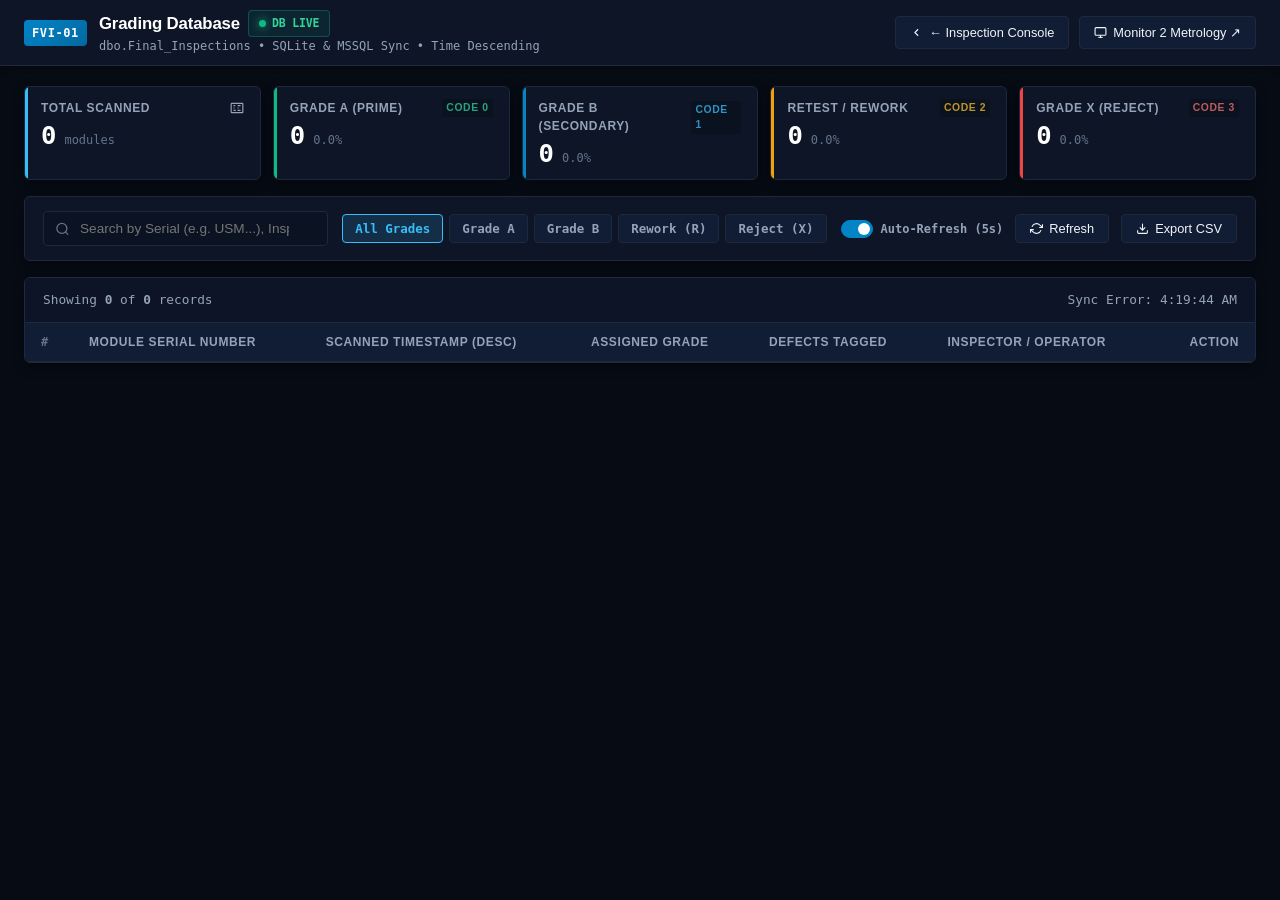
==== database.html @ 34df6f63 "Show Grade History" ====
<!DOCTYPE html>
<html lang="en">
<head>
  <meta charset="UTF-8">
  <meta name="viewport" content="width=device-width, initial-scale=1.0">
  <title>FVI Station 01 — Scanned Module Grading Database</title>
  <link rel="icon" href="data:image/svg+xml,<svg xmlns=%22http://www.w3.org/2000/svg%22 viewBox=%220 0 100 100%22><text y=%22.9em%22 font-size=%2290%22>📋</text></svg>">
  <style>
    :root {
      --bg-canvas: #070b14;
      --bg-surface: #0d1527;
      --bg-card: #111c35;
      --bg-card-hover: #162444;
      --bg-input: #0b1222;
      --border-subtle: #1e293b;
      --border-focus: #38bdf8;
      --text-main: #f1f5f9;
      --text-muted: #94a3b8;
      --text-dim: #64748b;
      --color-primary: #0284c7;
      --color-primary-hover: #0369a1;
      --color-accent: #38bdf8;
      --color-grade-a: #10b981;
      --color-grade-b: #0284c7;
      --color-grade-r: #f59e0b;
      --color-grade-x: #ef4444;
      --font-mono: "SF Mono", Monaco, "Cascadia Code", "Roboto Mono", Consolas, monospace;
      --font-sans: -apple-system, BlinkMacSystemFont, "Segoe UI", Roboto, Helvetica, Arial, sans-serif;
      --radius-sm: 4px;
      --radius-md: 6px;
      --radius-lg: 8px;
      --shadow-card: 0 4px 12px rgba(0, 0, 0, 0.4);
    }

    * {
      box-sizing: border-box;
      margin: 0;
      padding: 0;
    }

    body {
      background-color: var(--bg-canvas);
      color: var(--text-main);
      font-family: var(--font-sans);
      font-size: 14px;
      line-height: 1.5;
      min-height: 100vh;
      display: flex;
      flex-direction: column;
      overflow-x: hidden;
    }

    /* Top Console Header */
    .top-header {
      background-color: var(--bg-surface);
      border-bottom: 1px solid var(--border-subtle);
      padding: 10px 24px;
      display: flex;
      align-items: center;
      justify-content: space-between;
      gap: 16px;
      position: sticky;
      top: 0;
      z-index: 50;
      box-shadow: 0 2px 8px rgba(0, 0, 0, 0.35);
    }

    .header-branding {
      display: flex;
      align-items: center;
      gap: 12px;
    }

    .station-badge {
      background: linear-gradient(135deg, #0284c7, #0369a1);
      color: #ffffff;
      font-family: var(--font-mono);
      font-size: 0.75rem;
      font-weight: 700;
      padding: 4px 8px;
      border-radius: var(--radius-sm);
      letter-spacing: 0.05em;
    }

    .header-title-group h1 {
      font-size: 1.05rem;
      font-weight: 700;
      color: #ffffff;
      letter-spacing: -0.01em;
      display: flex;
      align-items: center;
      gap: 8px;
    }

    .header-title-group .subtitle {
      font-size: 0.75rem;
      color: var(--text-muted);
      font-family: var(--font-mono);
    }

    .header-actions {
      display: flex;
      align-items: center;
      gap: 10px;
    }

    .db-status-pip {
      display: inline-flex;
      align-items: center;
      gap: 6px;
      background-color: rgba(16, 185, 129, 0.1);
      border: 1px solid rgba(16, 185, 129, 0.3);
      color: #34d399;
      padding: 4px 10px;
      border-radius: var(--radius-sm);
      font-family: var(--font-mono);
      font-size: 0.72rem;
      font-weight: 600;
    }

    .pulse-dot {
      width: 7px;
      height: 7px;
      border-radius: 50%;
      background-color: #10b981;
      box-shadow: 0 0 8px #10b981;
      animation: pulseAnim 1.6s infinite;
    }

    @keyframes pulseAnim {
      0% { opacity: 0.4; transform: scale(0.9); }
      50% { opacity: 1; transform: scale(1.15); }
      100% { opacity: 0.4; transform: scale(0.9); }
    }

    .nav-btn {
      display: inline-flex;
      align-items: center;
      gap: 6px;
      background-color: var(--bg-card);
      border: 1px solid var(--border-subtle);
      color: var(--text-main);
      padding: 6px 14px;
      border-radius: var(--radius-sm);
      font-size: 0.8rem;
      font-weight: 500;
      text-decoration: none;
      cursor: pointer;
      transition: all 0.15s ease;
    }

    .nav-btn:hover {
      background-color: var(--bg-card-hover);
      border-color: var(--color-accent);
      color: var(--color-accent);
    }

    .nav-btn.primary {
      background-color: var(--color-primary);
      border-color: var(--color-primary);
      color: #ffffff;
    }

    .nav-btn.primary:hover {
      background-color: var(--color-primary-hover);
    }

    /* Main Container */
    .main-content {
      flex: 1;
      padding: 20px 24px;
      max-width: 1600px;
      width: 100%;
      margin: 0 auto;
      display: flex;
      flex-direction: column;
      gap: 16px;
    }

    /* KPI Summary Ribbon */
    .kpi-ribbon {
      display: grid;
      grid-template-columns: repeat(auto-fit, minmax(200px, 1fr));
      gap: 12px;
    }

    .kpi-card {
      background-color: var(--bg-surface);
      border: 1px solid var(--border-subtle);
      border-radius: var(--radius-md);
      padding: 12px 16px;
      display: flex;
      flex-direction: column;
      gap: 4px;
      position: relative;
      overflow: hidden;
      box-shadow: var(--shadow-card);
      transition: transform 0.15s ease, border-color 0.15s ease;
    }

    .kpi-card:hover {
      transform: translateY(-1px);
      border-color: rgba(56, 189, 248, 0.4);
    }

    .kpi-card::before {
      content: "";
      position: absolute;
      top: 0;
      left: 0;
      width: 3px;
      height: 100%;
      background-color: var(--card-accent, var(--color-accent));
    }

    .kpi-card.grade-a { --card-accent: var(--color-grade-a); }
    .kpi-card.grade-b { --card-accent: var(--color-grade-b); }
    .kpi-card.grade-r { --card-accent: var(--color-grade-r); }
    .kpi-card.grade-x { --card-accent: var(--color-grade-x); }

    .kpi-label {
      font-size: 0.75rem;
      font-weight: 600;
      text-transform: uppercase;
      letter-spacing: 0.05em;
      color: var(--text-muted);
      display: flex;
      justify-content: space-between;
      align-items: center;
    }

    .kpi-value-row {
      display: flex;
      align-items: baseline;
      gap: 8px;
    }

    .kpi-value {
      font-family: var(--font-mono);
      font-size: 1.6rem;
      font-weight: 800;
      color: #ffffff;
      line-height: 1.1;
    }

    .kpi-subtext {
      font-size: 0.75rem;
      color: var(--text-dim);
      font-family: var(--font-mono);
    }

    /* Toolbar Section (Search & Filters) */
    .toolbar-section {
      background-color: var(--bg-surface);
      border: 1px solid var(--border-subtle);
      border-radius: var(--radius-md);
      padding: 14px 18px;
      display: flex;
      flex-wrap: wrap;
      align-items: center;
      justify-content: space-between;
      gap: 14px;
      box-shadow: var(--shadow-card);
    }

    .search-wrap {
      flex: 1;
      min-width: 280px;
      position: relative;
    }

    .search-input {
      width: 100%;
      background-color: var(--bg-input);
      border: 1px solid var(--border-subtle);
      color: #ffffff;
      padding: 9px 38px 9px 36px;
      border-radius: var(--radius-sm);
      font-size: 0.85rem;
      font-family: var(--font-sans);
      outline: none;
      transition: all 0.15s ease;
    }

    .search-input:focus {
      border-color: var(--color-accent);
      box-shadow: 0 0 0 2px rgba(56, 189, 248, 0.2);
    }

    .search-icon {
      position: absolute;
      left: 12px;
      top: 50%;
      transform: translateY(-50%);
      color: var(--text-dim);
      pointer-events: none;
    }

    .search-clear-btn {
      position: absolute;
      right: 10px;
      top: 50%;
      transform: translateY(-50%);
      background: none;
      border: none;
      color: var(--text-dim);
      font-size: 1.1rem;
      cursor: pointer;
      padding: 2px 6px;
      display: none;
    }

    .search-clear-btn:hover {
      color: #ffffff;
    }

    .filters-group {
      display: flex;
      align-items: center;
      gap: 6px;
      flex-wrap: wrap;
    }

    .filter-btn {
      background-color: var(--bg-card);
      border: 1px solid var(--border-subtle);
      color: var(--text-muted);
      padding: 6px 12px;
      border-radius: var(--radius-sm);
      font-size: 0.78rem;
      font-weight: 600;
      cursor: pointer;
      transition: all 0.15s ease;
      font-family: var(--font-mono);
    }

    .filter-btn:hover {
      color: var(--text-main);
      background-color: var(--bg-card-hover);
      border-color: var(--border-focus);
    }

    .filter-btn.active {
      background-color: rgba(56, 189, 248, 0.15);
      border-color: var(--color-accent);
      color: var(--color-accent);
    }

    .filter-btn.grade-a.active {
      background-color: rgba(16, 185, 129, 0.15);
      border-color: var(--color-grade-a);
      color: #34d399;
    }

    .filter-btn.grade-b.active {
      background-color: rgba(2, 132, 199, 0.15);
      border-color: var(--color-grade-b);
      color: #38bdf8;
    }

    .filter-btn.grade-r.active {
      background-color: rgba(245, 158, 11, 0.15);
      border-color: var(--color-grade-r);
      color: #fbbf24;
    }

    .filter-btn.grade-x.active {
      background-color: rgba(239, 68, 68, 0.15);
      border-color: var(--color-grade-x);
      color: #f87171;
    }

    .tools-group {
      display: flex;
      align-items: center;
      gap: 12px;
    }

    /* Switch Control */
    .switch-wrap {
      display: inline-flex;
      align-items: center;
      gap: 8px;
      cursor: pointer;
      user-select: none;
    }

    .switch-wrap input {
      display: none;
    }

    .switch-track {
      width: 32px;
      height: 18px;
      background-color: var(--bg-card);
      border: 1px solid var(--border-subtle);
      border-radius: 10px;
      position: relative;
      transition: background-color 0.2s ease;
    }

    .switch-track::after {
      content: "";
      position: absolute;
      top: 2px;
      left: 2px;
      width: 12px;
      height: 12px;
      border-radius: 50%;
      background-color: var(--text-dim);
      transition: transform 0.2s ease, background-color 0.2s ease;
    }

    .switch-wrap input:checked + .switch-track {
      background-color: var(--color-primary);
      border-color: var(--color-primary);
    }

    .switch-wrap input:checked + .switch-track::after {
      transform: translateX(14px);
      background-color: #ffffff;
    }

    .switch-label {
      font-size: 0.75rem;
      font-weight: 600;
      color: var(--text-muted);
      font-family: var(--font-mono);
    }

    /* Table Container */
    .table-container {
      background-color: var(--bg-surface);
      border: 1px solid var(--border-subtle);
      border-radius: var(--radius-md);
      overflow: hidden;
      box-shadow: var(--shadow-card);
      display: flex;
      flex-direction: column;
    }

    .table-header-meta {
      padding: 12px 18px;
      background-color: rgba(13, 21, 39, 0.7);
      border-bottom: 1px solid var(--border-subtle);
      display: flex;
      align-items: center;
      justify-content: space-between;
      font-size: 0.8rem;
      color: var(--text-muted);
      font-family: var(--font-mono);
    }

    .table-responsive {
      width: 100%;
      overflow-x: auto;
    }

    table {
      width: 100%;
      border-collapse: collapse;
      text-align: left;
    }

    th {
      background-color: var(--bg-card);
      color: var(--text-muted);
      font-size: 0.75rem;
      font-weight: 700;
      text-transform: uppercase;
      letter-spacing: 0.05em;
      padding: 10px 16px;
      border-bottom: 1px solid var(--border-subtle);
      white-space: nowrap;
      user-select: none;
    }

    td {
      padding: 12px 16px;
      border-bottom: 1px solid rgba(30, 41, 59, 0.6);
      font-size: 0.85rem;
      vertical-align: middle;
      white-space: nowrap;
    }

    tr:last-child td {
      border-bottom: none;
    }

    tr:hover td {
      background-color: rgba(22, 36, 68, 0.4);
    }

    /* Table Columns Specifics */
    .td-seq {
      width: 48px;
      color: var(--text-dim);
      font-family: var(--font-mono);
      font-size: 0.75rem;
    }

    .serial-badge {
      display: inline-flex;
      align-items: center;
      gap: 6px;
      font-family: var(--font-mono);
      font-weight: 700;
      color: #38bdf8;
      background-color: rgba(56, 189, 248, 0.08);
      border: 1px solid rgba(56, 189, 248, 0.25);
      padding: 3px 8px;
      border-radius: var(--radius-sm);
      cursor: pointer;
      transition: all 0.15s ease;
      text-decoration: none;
    }

    .serial-badge:hover {
      background-color: rgba(56, 189, 248, 0.2);
      border-color: var(--color-accent);
      color: #ffffff;
    }

    .copy-icon {
      opacity: 0.5;
      width: 12px;
      height: 12px;
    }

    .serial-badge:hover .copy-icon {
      opacity: 1;
    }

    .time-cell {
      display: flex;
      flex-direction: column;
      gap: 2px;
    }

    .time-abs {
      font-family: var(--font-mono);
      font-size: 0.8rem;
      color: var(--text-main);
    }

    .time-rel {
      font-size: 0.7rem;
      color: var(--text-dim);
    }

    /* Grade Pills */
    .grade-pill {
      display: inline-flex;
      align-items: center;
      gap: 6px;
      font-family: var(--font-mono);
      font-weight: 700;
      font-size: 0.75rem;
      padding: 4px 10px;
      border-radius: 9999px;
      letter-spacing: 0.04em;
    }

    .grade-pill.grade-0,
    .grade-pill.grade-a {
      background-color: rgba(16, 185, 129, 0.15);
      border: 1px solid rgba(16, 185, 129, 0.4);
      color: #34d399;
    }

    .grade-pill.grade-1,
    .grade-pill.grade-b {
      background-color: rgba(2, 132, 199, 0.15);
      border: 1px solid rgba(2, 132, 199, 0.4);
      color: #38bdf8;
    }

    .grade-pill.grade-2,
    .grade-pill.grade-r {
      background-color: rgba(245, 158, 11, 0.15);
      border: 1px solid rgba(245, 158, 11, 0.4);
      color: #fbbf24;
    }

    .grade-pill.grade-3,
    .grade-pill.grade-x {
      background-color: rgba(239, 68, 68, 0.15);
      border: 1px solid rgba(239, 68, 68, 0.4);
      color: #f87171;
    }

    .grade-db-code {
      font-size: 0.65rem;
      opacity: 0.75;
      padding: 1px 4px;
      background: rgba(0, 0, 0, 0.25);
      border-radius: 2px;
    }

    /* Defect Pill */
    .defect-badge {
      display: inline-flex;
      align-items: center;
      gap: 6px;
      padding: 3px 8px;
      border-radius: var(--radius-sm);
      font-size: 0.75rem;
      font-family: var(--font-mono);
      cursor: pointer;
      transition: all 0.15s ease;
    }

    .defect-badge.clean {
      background-color: rgba(16, 185, 129, 0.08);
      border: 1px solid rgba(16, 185, 129, 0.25);
      color: #34d399;
      cursor: default;
    }

    .defect-badge.has-defects {
      background-color: rgba(239, 68, 68, 0.12);
      border: 1px solid rgba(239, 68, 68, 0.35);
      color: #fca5a5;
    }

    .defect-badge.has-defects:hover {
      background-color: rgba(239, 68, 68, 0.25);
      border-color: #ef4444;
    }

    .tester-cell {
      display: flex;
      align-items: center;
      gap: 6px;
      color: var(--text-muted);
      font-size: 0.82rem;
    }

    .tester-icon {
      color: var(--text-dim);
    }

    .action-btn {
      display: inline-flex;
      align-items: center;
      gap: 4px;
      background-color: rgba(56, 189, 248, 0.1);
      border: 1px solid rgba(56, 189, 248, 0.3);
      color: #38bdf8;
      padding: 4px 10px;
      border-radius: var(--radius-sm);
      font-size: 0.75rem;
      font-weight: 600;
      text-decoration: none;
      cursor: pointer;
      transition: all 0.15s ease;
    }

    .action-btn:hover {
      background-color: #0284c7;
      border-color: #0284c7;
      color: #ffffff;
    }

    /* Empty State */
    .empty-state {
      padding: 48px 24px;
      text-align: center;
      display: flex;
      flex-direction: column;
      align-items: center;
      gap: 12px;
    }

    .empty-icon {
      color: var(--text-dim);
      width: 40px;
      height: 40px;
    }

    .empty-title {
      font-size: 1rem;
      font-weight: 600;
      color: var(--text-muted);
    }

    .empty-desc {
      font-size: 0.8rem;
      color: var(--text-dim);
      max-width: 400px;
    }

    /* Modal / Drawer for Defect Details */
    .modal-backdrop {
      position: fixed;
      inset: 0;
      background-color: rgba(0, 0, 0, 0.75);
      backdrop-filter: blur(4px);
      display: none;
      align-items: center;
      justify-content: center;
      z-index: 100;
      padding: 20px;
    }

    .modal-backdrop.open {
      display: flex;
    }

    .modal-card {
      background-color: var(--bg-surface);
      border: 1px solid var(--border-subtle);
      border-radius: var(--radius-lg);
      width: 100%;
      max-width: 600px;
      box-shadow: 0 16px 36px rgba(0, 0, 0, 0.6);
      overflow: hidden;
      animation: modalSlide 0.2s ease-out;
    }

    @keyframes modalSlide {
      from { opacity: 0; transform: translateY(12px) scale(0.98); }
      to { opacity: 1; transform: translateY(0) scale(1); }
    }

    .modal-header {
      padding: 14px 20px;
      background-color: var(--bg-card);
      border-bottom: 1px solid var(--border-subtle);
      display: flex;
      align-items: center;
      justify-content: space-between;
    }

    .modal-title {
      font-size: 0.95rem;
      font-weight: 700;
      color: #ffffff;
      display: flex;
      align-items: center;
      gap: 8px;
    }

    .modal-close-btn {
      background: none;
      border: none;
      color: var(--text-dim);
      font-size: 1.4rem;
      cursor: pointer;
      line-height: 1;
      padding: 0 4px;
    }

    .modal-close-btn:hover {
      color: #ffffff;
    }

    .modal-body {
      padding: 16px 20px;
      max-height: 480px;
      overflow-y: auto;
      display: flex;
      flex-direction: column;
      gap: 12px;
    }

    .defect-list {
      display: flex;
      flex-direction: column;
      gap: 8px;
    }

    .defect-item {
      background-color: var(--bg-input);
      border: 1px solid var(--border-subtle);
      border-radius: var(--radius-sm);
      padding: 10px 14px;
      display: flex;
      align-items: center;
      justify-content: space-between;
      gap: 12px;
    }

    .defect-item-left {
      display: flex;
      align-items: center;
      gap: 10px;
    }

    .defect-cell-badge {
      font-family: var(--font-mono);
      font-weight: 700;
      font-size: 0.75rem;
      background-color: rgba(56, 189, 248, 0.15);
      border: 1px solid rgba(56, 189, 248, 0.4);
      color: #38bdf8;
      padding: 2px 6px;
      border-radius: var(--radius-sm);
    }

    .defect-side-pill {
      font-size: 0.65rem;
      font-weight: 700;
      text-transform: uppercase;
      padding: 2px 6px;
      border-radius: var(--radius-sm);
    }

    .defect-side-pill.front {
      background-color: rgba(239, 68, 68, 0.15);
      color: #f87171;
    }

    .defect-side-pill.back {
      background-color: rgba(2, 132, 199, 0.15);
      color: #38bdf8;
    }

    /* Toast Notification */
    .toast-container {
      position: fixed;
      bottom: 24px;
      right: 24px;
      z-index: 1000;
      display: flex;
      flex-direction: column;
      gap: 8px;
      pointer-events: none;
    }

    .toast {
      background-color: var(--bg-card);
      border: 1px solid var(--border-focus);
      color: #ffffff;
      padding: 10px 16px;
      border-radius: var(--radius-sm);
      font-size: 0.8rem;
      box-shadow: 0 4px 16px rgba(0, 0, 0, 0.5);
      pointer-events: auto;
      display: flex;
      align-items: center;
      gap: 8px;
      animation: toastIn 0.2s ease-out;
    }

    @keyframes toastIn {
      from { opacity: 0; transform: translateY(8px); }
      to { opacity: 1; transform: translateY(0); }
    }
  </style>
</head>
<body>

  <!-- Top Header Navigation -->
  <header class="top-header">
    <div class="header-branding">
      <span class="station-badge">FVI-01</span>
      <div class="header-title-group">
        <h1>
          <span>Grading Database</span>
          <span class="db-status-pip" id="live-db-indicator">
            <span class="pulse-dot"></span>
            <span>DB LIVE</span>
          </span>
        </h1>
        <div class="subtitle">dbo.Final_Inspections • SQLite &amp; MSSQL Sync • Time Descending</div>
      </div>
    </div>

    <div class="header-actions">
      <a href="index.html" class="nav-btn" id="btn-back-console" title="Return to Main Visual Inspection Console">
        <svg viewBox="0 0 24 24" fill="none" stroke="currentColor" stroke-width="2" width="13" height="13">
          <polyline points="15 18 9 12 15 6"></polyline>
        </svg>
        <span>← Inspection Console</span>
      </a>
      <a href="telemetry.html" target="_blank" class="nav-btn" id="btn-open-telemetry" title="Open Monitor 2 Metrology Screen">
        <svg viewBox="0 0 24 24" fill="none" stroke="currentColor" stroke-width="2" width="13" height="13">
          <rect x="2" y="3" width="20" height="14" rx="2" ry="2"></rect>
          <line x1="8" y1="21" x2="16" y2="21"></line>
          <line x1="12" y1="17" x2="12" y2="21"></line>
        </svg>
        <span>Monitor 2 Metrology ↗</span>
      </a>
    </div>
  </header>

  <!-- Main Container -->
  <main class="main-content">

    <!-- KPI Summary Ribbon -->
    <section class="kpi-ribbon" aria-label="Scanned Modules Statistics">
      <div class="kpi-card" id="kpi-total">
        <div class="kpi-label">
          <span>Total Scanned</span>
          <svg viewBox="0 0 24 24" fill="none" stroke="currentColor" stroke-width="2" width="14" height="14">
            <rect x="2" y="4" width="20" height="16" rx="1"></rect>
            <path d="M6 8h3M6 12h2M6 16h4M13 8h5M13 12h2M13 16h5"></path>
          </svg>
        </div>
        <div class="kpi-value-row">
          <span class="kpi-value" id="val-total-count">0</span>
          <span class="kpi-subtext">modules</span>
        </div>
      </div>

      <div class="kpi-card grade-a" id="kpi-grade-a">
        <div class="kpi-label">
          <span>Grade A (Prime)</span>
          <span class="grade-db-code" style="color: #34d399;">Code 0</span>
        </div>
        <div class="kpi-value-row">
          <span class="kpi-value" id="val-grade-a">0</span>
          <span class="kpi-subtext" id="pct-grade-a">0.0%</span>
        </div>
      </div>

      <div class="kpi-card grade-b" id="kpi-grade-b">
        <div class="kpi-label">
          <span>Grade B (Secondary)</span>
          <span class="grade-db-code" style="color: #38bdf8;">Code 1</span>
        </div>
        <div class="kpi-value-row">
          <span class="kpi-value" id="val-grade-b">0</span>
          <span class="kpi-subtext" id="pct-grade-b">0.0%</span>
        </div>
      </div>

      <div class="kpi-card grade-r" id="kpi-grade-r">
        <div class="kpi-label">
          <span>Retest / Rework</span>
          <span class="grade-db-code" style="color: #fbbf24;">Code 2</span>
        </div>
        <div class="kpi-value-row">
          <span class="kpi-value" id="val-grade-r">0</span>
          <span class="kpi-subtext" id="pct-grade-r">0.0%</span>
        </div>
      </div>

      <div class="kpi-card grade-x" id="kpi-grade-x">
        <div class="kpi-label">
          <span>Grade X (Reject)</span>
          <span class="grade-db-code" style="color: #f87171;">Code 3</span>
        </div>
        <div class="kpi-value-row">
          <span class="kpi-value" id="val-grade-x">0</span>
          <span class="kpi-subtext" id="pct-grade-x">0.0%</span>
        </div>
      </div>
    </section>

    <!-- Toolbar: Search & Filter Controls -->
    <section class="toolbar-section" aria-label="Database Search & Controls">
      <!-- Search Input -->
      <div class="search-wrap">
        <svg class="search-icon" viewBox="0 0 24 24" fill="none" stroke="currentColor" stroke-width="2" width="15" height="15">
          <circle cx="11" cy="11" r="8"></circle>
          <line x1="21" y1="21" x2="16.65" y2="16.65"></line>
        </svg>
        <input type="text" id="table-search" class="search-input"
          placeholder="Search by Serial (e.g. USM...), Inspector, Grade, or Date (Press / to search)..."
          autocomplete="off">
        <button type="button" class="search-clear-btn" id="btn-clear-search" aria-label="Clear Search">&times;</button>
      </div>

      <!-- Grade Filter Buttons -->
      <div class="filters-group" role="group" aria-label="Filter by Grade">
        <button type="button" class="filter-btn active" data-grade="ALL">All Grades</button>
        <button type="button" class="filter-btn grade-a" data-grade="A">Grade A</button>
        <button type="button" class="filter-btn grade-b" data-grade="B">Grade B</button>
        <button type="button" class="filter-btn grade-r" data-grade="R">Rework (R)</button>
        <button type="button" class="filter-btn grade-x" data-grade="X">Reject (X)</button>
      </div>

      <!-- Action Tools (Auto-refresh, manual refresh, CSV export) -->
      <div class="tools-group">
        <label class="switch-wrap" title="Automatically poll database for new scans every 5 seconds">
          <input type="checkbox" id="toggle-auto-refresh" checked>
          <span class="switch-track"></span>
          <span class="switch-label" id="label-auto-refresh">Auto-Refresh (5s)</span>
        </label>

        <button type="button" class="nav-btn" id="btn-manual-refresh" title="Refresh Now [Hotkey: R]">
          <svg viewBox="0 0 24 24" fill="none" stroke="currentColor" stroke-width="2" width="13" height="13">
            <polyline points="23 4 23 10 17 10"></polyline>
            <polyline points="1 20 1 14 7 14"></polyline>
            <path d="M3.51 9a9 9 0 0 1 14.85-3.36L23 10M1 14l4.64 4.36A9 9 0 0 0 20.49 15"></path>
          </svg>
          <span>Refresh</span>
        </button>

        <button type="button" class="nav-btn" id="btn-export-csv" title="Export Current Filtered List as CSV">
          <svg viewBox="0 0 24 24" fill="none" stroke="currentColor" stroke-width="2" width="13" height="13">
            <path d="M21 15v4a2 2 0 0 1-2 2H5a2 2 0 0 1-2-2v-4"></path>
            <polyline points="7 10 12 15 17 10"></polyline>
            <line x1="12" y1="15" x2="12" y2="3"></line>
          </svg>
          <span>Export CSV</span>
        </button>
      </div>
    </section>

    <!-- Table Container -->
    <section class="table-container" aria-label="Grading Records Table">
      <div class="table-header-meta">
        <div>
          <span>Showing </span>
          <strong id="meta-showing-count">0</strong>
          <span> of </span>
          <strong id="meta-total-count">0</strong>
          <span> records</span>
          <span id="meta-filter-desc" style="color: var(--color-accent); margin-left: 8px;"></span>
        </div>
        <div id="meta-last-synced">Last Synced: Just now</div>
      </div>

      <div class="table-responsive">
        <table>
          <thead>
            <tr>
              <th class="td-seq">#</th>
              <th>Module Serial Number</th>
              <th>Scanned Timestamp (Desc)</th>
              <th>Assigned Grade</th>
              <th>Defects Tagged</th>
              <th>Inspector / Operator</th>
              <th style="text-align: right;">Action</th>
            </tr>
          </thead>
          <tbody id="records-tbody">
            <!-- Dynamically populated via JS -->
          </tbody>
        </table>
      </div>

      <!-- Empty State -->
      <div class="empty-state" id="empty-state" style="display: none;">
        <svg class="empty-icon" viewBox="0 0 24 24" fill="none" stroke="currentColor" stroke-width="1.5">
          <circle cx="12" cy="12" r="10"></circle>
          <line x1="12" y1="8" x2="12" y2="12"></line>
          <line x1="12" y1="16" x2="12.01" y2="16"></line>
        </svg>
        <div class="empty-title">No Scanned Modules Found</div>
        <div class="empty-desc" id="empty-desc">
          No records match your active search filter. Clear the search field or grade filter to view all scans.
        </div>
      </div>
    </section>

  </main>

  <!-- Defect Details Modal -->
  <div class="modal-backdrop" id="defect-modal" role="dialog" aria-modal="true" aria-labelledby="modal-serial-title">
    <div class="modal-card">
      <div class="modal-header">
        <div class="modal-title">
          <span>Defect Audit Trail: </span>
          <span class="serial-badge" id="modal-serial-title">USM...</span>
        </div>
        <button type="button" class="modal-close-btn" id="btn-close-modal" aria-label="Close dialog">&times;</button>
      </div>
      <div class="modal-body" id="modal-defect-body">
        <!-- Injected via JS -->
      </div>
    </div>
  </div>

  <!-- Toast Container -->
  <div class="toast-container" id="toast-container"></div>

  <!-- Application Logic -->
  <script>
    // State management
    const state = {
      records: [],
      filteredRecords: [],
      activeGradeFilter: 'ALL',
      searchQuery: '',
      autoRefreshInterval: null,
      autoRefreshEnabled: true,
      lastSyncTime: null
    };

    // DOM Elements
    const dom = {
      tbody: document.getElementById('records-tbody'),
      emptyState: document.getElementById('empty-state'),
      emptyDesc: document.getElementById('empty-desc'),
      searchInput: document.getElementById('table-search'),
      btnClearSearch: document.getElementById('btn-clear-search'),
      filterBtns: document.querySelectorAll('.filter-btn'),
      toggleAutoRefresh: document.getElementById('toggle-auto-refresh'),
      btnManualRefresh: document.getElementById('btn-manual-refresh'),
      btnExportCsv: document.getElementById('btn-export-csv'),
      valTotalCount: document.getElementById('val-total-count'),
      valGradeA: document.getElementById('val-grade-a'),
      valGradeB: document.getElementById('val-grade-b'),
      valGradeR: document.getElementById('val-grade-r'),
      valGradeX: document.getElementById('val-grade-x'),
      pctGradeA: document.getElementById('pct-grade-a'),
      pctGradeB: document.getElementById('pct-grade-b'),
      pctGradeR: document.getElementById('pct-grade-r'),
      pctGradeX: document.getElementById('pct-grade-x'),
      metaShowingCount: document.getElementById('meta-showing-count'),
      metaTotalCount: document.getElementById('meta-total-count'),
      metaFilterDesc: document.getElementById('meta-filter-desc'),
      metaLastSynced: document.getElementById('meta-last-synced'),
      defectModal: document.getElementById('defect-modal'),
      modalSerialTitle: document.getElementById('modal-serial-title'),
      modalDefectBody: document.getElementById('modal-defect-body'),
      btnCloseModal: document.getElementById('btn-close-modal'),
      toastContainer: document.getElementById('toast-container')
    };

    // Mapping Grade Letter & Numeric Codes
    const GRADE_MAP = {
      '0': { letter: 'A', name: 'Prime', code: '0', class: 'grade-0' },
      'A': { letter: 'A', name: 'Prime', code: '0', class: 'grade-a' },
      '1': { letter: 'B', name: 'Secondary', code: '1', class: 'grade-1' },
      'B': { letter: 'B', name: 'Secondary', code: '1', class: 'grade-b' },
      '2': { letter: 'R', name: 'Retest/Rework', code: '2', class: 'grade-2' },
      'R': { letter: 'R', name: 'Retest/Rework', code: '2', class: 'grade-r' },
      '3': { letter: 'X', name: 'Reject', code: '3', class: 'grade-3' },
      'X': { letter: 'X', name: 'Reject', code: '3', class: 'grade-x' }
    };

    function formatGrade(raw) {
      const g = (raw || '0').trim().toUpperCase();
      return GRADE_MAP[g] || { letter: g, name: `Grade ${g}`, code: g, class: 'grade-a' };
    }

    function formatRelativeTime(dateStr) {
      if (!dateStr) return '';
      try {
        const d = new Date(dateStr.replace(' ', 'T'));
        if (isNaN(d.getTime())) return '';
        const now = new Date();
        const diffMs = now - d;
        const diffSec = Math.floor(diffMs / 1000);
        if (diffSec < 60) return 'just now';
        const diffMin = Math.floor(diffSec / 60);
        if (diffMin < 60) return `${diffMin}m ago`;
        const diffHour = Math.floor(diffMin / 60);
        if (diffHour < 24) return `${diffHour}h ago`;
        const diffDays = Math.floor(diffHour / 24);
        return `${diffDays}d ago`;
      } catch (e) {
        return '';
      }
    }

    /**
     * Show UI Toast
     */
    function showToast(message, type = 'info') {
      const toast = document.createElement('div');
      toast.className = 'toast';
      toast.innerHTML = `
        <svg viewBox="0 0 24 24" fill="none" stroke="currentColor" stroke-width="2" width="14" height="14">
          <circle cx="12" cy="12" r="10"></circle>
          <polyline points="12 6 12 12 14 14"></polyline>
        </svg>
        <span>${message}</span>
      `;
      dom.toastContainer.appendChild(toast);
      setTimeout(() => {
        toast.style.opacity = '0';
        toast.style.transition = 'opacity 0.25s ease';
        setTimeout(() => toast.remove(), 250);
      }, 2600);
    }

    /**
     * Fetch inspection records from backend API
     */
    async function fetchGradingRecords(silent = false) {
      try {
        const res = await fetch('/api/inspections?limit=500');
        if (!res.ok) throw new Error(`HTTP ${res.status}`);
        const data = await res.json();
        
        state.records = data.records || data.inspection || [];
        state.lastSyncTime = new Date();
        
        // Update summary counters
        updateSummaryKpis(data.summary, state.records);

        // Apply active search & filters
        applyFilters();

        dom.metaLastSynced.textContent = `Last Synced: ${state.lastSyncTime.toLocaleTimeString()}`;

        if (!silent) {
          showToast(`Refreshed ${state.records.length} grading records`, 'info');
        }
      } catch (err) {
        console.error('Failed to load grading database records:', err);
        dom.metaLastSynced.textContent = `Sync Error: ${new Date().toLocaleTimeString()}`;
        if (!silent) {
          showToast(`Failed to connect to database: ${err.message}`, 'error');
        }
      }
    }

    /**
     * Update KPI Cards
     */
    function updateSummaryKpis(serverSummary, records) {
      let total = records.length;
      let countA = 0;
      let countB = 0;
      let countR = 0;
      let countX = 0;

      if (serverSummary && typeof serverSummary.total === 'number' && serverSummary.total > 0) {
        total = serverSummary.total;
        countA = serverSummary.count_a || 0;
        countB = serverSummary.count_b || 0;
        countR = serverSummary.count_r || 0;
        countX = serverSummary.count_x || 0;
      } else {
        records.forEach(r => {
          const g = (r.grade || '0').trim().toUpperCase();
          if (g === '0' || g === 'A') countA++;
          else if (g === '1' || g === 'B') countB++;
          else if (g === '2' || g === 'R') countR++;
          else if (g === '3' || g === 'X') countX++;
        });
      }

      dom.valTotalCount.textContent = total;
      dom.valGradeA.textContent = countA;
      dom.valGradeB.textContent = countB;
      dom.valGradeR.textContent = countR;
      dom.valGradeX.textContent = countX;

      const calcPct = (c) => total > 0 ? ((c / total) * 100).toFixed(1) + '%' : '0.0%';
      dom.pctGradeA.textContent = calcPct(countA);
      dom.pctGradeB.textContent = calcPct(countB);
      dom.pctGradeR.textContent = calcPct(countR);
      dom.pctGradeX.textContent = calcPct(countX);

      dom.metaTotalCount.textContent = total;
    }

    /**
     * Apply active search and grade filters
     */
    function applyFilters() {
      const q = state.searchQuery.toLowerCase().trim();
      const grade = state.activeGradeFilter.toUpperCase();

      state.filteredRecords = state.records.filter(r => {
        // 1. Grade filter
        if (grade !== 'ALL') {
          const gInfo = formatGrade(r.grade);
          if (gInfo.letter !== grade && gInfo.code !== grade) {
            return false;
          }
        }

        // 2. Text Search Query
        if (q) {
          const mod = (r.module_id || '').toLowerCase();
          const tester = (r.tester_name || '').toLowerCase();
          const time = (r.tested_at || '').toLowerCase();
          const gInfo = formatGrade(r.grade);
          const gradeMatches = gInfo.letter.toLowerCase().includes(q) || gInfo.name.toLowerCase().includes(q);
          const defects = (r.defect_summary || '').toLowerCase();

          return mod.includes(q) || tester.includes(q) || time.includes(q) || gradeMatches || defects.includes(q);
        }

        return true;
      });

      renderTable();
    }

    /**
     * Render Table Rows
     */
    function renderTable() {
      dom.tbody.innerHTML = '';
      dom.metaShowingCount.textContent = state.filteredRecords.length;

      let filterDesc = [];
      if (state.activeGradeFilter !== 'ALL') filterDesc.push(`Grade [${state.activeGradeFilter}]`);
      if (state.searchQuery) filterDesc.push(`"${state.searchQuery}"`);
      dom.metaFilterDesc.textContent = filterDesc.length ? `(Filtered by ${filterDesc.join(', ')})` : '';

      if (state.filteredRecords.length === 0) {
        dom.emptyState.style.display = 'flex';
        return;
      }
      dom.emptyState.style.display = 'none';

      const frag = document.createDocumentFragment();

      state.filteredRecords.forEach((item, index) => {
        const tr = document.createElement('tr');
        const gradeInfo = formatGrade(item.grade);
        const relTime = formatRelativeTime(item.tested_at);
        const defectCount = parseInt(item.defect_count, 10) || 0;

        tr.innerHTML = `
          <td class="td-seq">${index + 1}</td>
          <td>
            <a href="index.html?module=${encodeURIComponent(item.module_id)}" class="serial-badge" title="Click to copy serial or inspect in console">
              <span>${item.module_id || 'N/A'}</span>
              <svg class="copy-icon" viewBox="0 0 24 24" fill="none" stroke="currentColor" stroke-width="2">
                <rect x="9" y="9" width="13" height="13" rx="2" ry="2"></rect>
                <path d="M5 15H4a2 2 0 0 1-2-2V4a2 2 0 0 1 2-2h9a2 2 0 0 1 2 2v1"></path>
              </svg>
            </a>
          </td>
          <td>
            <div class="time-cell">
              <span class="time-abs">${item.tested_at || 'Just now'}</span>
              ${relTime ? `<span class="time-rel">${relTime}</span>` : ''}
            </div>
          </td>
          <td>
            <span class="grade-pill ${gradeInfo.class}">
              <span>${gradeInfo.letter}</span>
              <span>${gradeInfo.name}</span>
              <span class="grade-db-code">Code ${gradeInfo.code}</span>
            </span>
          </td>
          <td>
            ${defectCount === 0 ? `
              <span class="defect-badge clean">
                <svg viewBox="0 0 24 24" fill="none" stroke="currentColor" stroke-width="2.5" width="12" height="12">
                  <polyline points="20 6 9 17 4 12"></polyline>
                </svg>
                <span>0 defects (Clean)</span>
              </span>
            ` : `
              <button type="button" class="defect-badge has-defects btn-view-defects" data-module="${item.module_id}" title="Click to view logged defects for this module">
                <svg viewBox="0 0 24 24" fill="none" stroke="currentColor" stroke-width="2" width="12" height="12">
                  <circle cx="12" cy="12" r="10"></circle>
                  <line x1="12" y1="8" x2="12" y2="12"></line>
                  <line x1="12" y1="16" x2="12.01" y2="16"></line>
                </svg>
                <span>${defectCount} ${defectCount === 1 ? 'defect' : 'defects'}</span>
              </button>
            `}
          </td>
          <td>
            <div class="tester-cell">
              <svg class="tester-icon" viewBox="0 0 24 24" fill="none" stroke="currentColor" stroke-width="2" width="13" height="13">
                <path d="M20 21v-2a4 4 0 0 0-4-4H8a4 4 0 0 0-4 4v2"></path>
                <circle cx="12" cy="7" r="4"></circle>
              </svg>
              <span>${item.tester_name || 'Inspector'}</span>
            </div>
          </td>
          <td style="text-align: right;">
            <a href="index.html?module=${encodeURIComponent(item.module_id)}" class="action-btn" title="Open ${item.module_id} in main inspection console">
              <span>Inspect</span>
              <svg viewBox="0 0 24 24" fill="none" stroke="currentColor" stroke-width="2" width="12" height="12">
                <path d="M18 13v6a2 2 0 0 1-2 2H5a2 2 0 0 1-2-2V8a2 2 0 0 1 2-2h6"></path>
                <polyline points="15 3 21 3 21 9"></polyline>
                <line x1="10" y1="14" x2="21" y2="3"></line>
              </svg>
            </a>
          </td>
        `;

        frag.appendChild(tr);
      });

      dom.tbody.appendChild(frag);
    }

    /**
     * Open Defect Details Modal for a Module
     */
    async function openDefectModal(moduleId) {
      dom.modalSerialTitle.textContent = moduleId;
      dom.modalDefectBody.innerHTML = '<div style="padding: 24px; text-align: center; color: var(--text-dim);">Loading defects...</div>';
      dom.defectModal.classList.add('open');

      try {
        const res = await fetch(`/api/defects?module_id=${encodeURIComponent(moduleId)}`);
        const data = await res.json();
        const defects = data.defects || [];

        if (defects.length === 0) {
          dom.modalDefectBody.innerHTML = '<div style="padding: 24px; text-align: center; color: var(--text-dim);">No cell defects recorded for this module.</div>';
          return;
        }

        let html = '<div class="defect-list">';
        defects.forEach(d => {
          const loc = d.defect_location || d.defect_cell || 'N/A';
          const type = d.defect_type || 'Defect';
          const side = d.side || 'front';
          const time = d.tested_at || '';
          html += `
            <div class="defect-item">
              <div class="defect-item-left">
                <span class="defect-cell-badge">Cell ${loc}</span>
                <span class="defect-side-pill ${side}">${side}</span>
                <strong style="color: #ffffff;">${type}</strong>
              </div>
              <div style="font-size: 0.75rem; color: var(--text-dim); font-family: var(--font-mono);">
                ${time}
              </div>
            </div>
          `;
        });
        html += '</div>';
        dom.modalDefectBody.innerHTML = html;
      } catch (err) {
        dom.modalDefectBody.innerHTML = `<div style="padding: 24px; text-align: center; color: #ef4444;">Failed to load defects: ${err.message}</div>`;
      }
    }

    /**
     * Export Current Records to CSV
     */
    function exportToCSV() {
      if (state.filteredRecords.length === 0) {
        showToast('No records to export', 'warning');
        return;
      }

      const headers = ['Record_ID', 'Module_Serial', 'Tested_At', 'Grade', 'Grade_Code', 'Grade_Name', 'Defect_Count', 'Defect_Summary', 'Tester_Name'];
      const rows = state.filteredRecords.map((r, i) => {
        const gInfo = formatGrade(r.grade);
        return [
          r.record_id || (i + 1),
          `"${r.module_id || ''}"`,
          `"${r.tested_at || ''}"`,
          `"${gInfo.letter}"`,
          `"${gInfo.code}"`,
          `"${gInfo.name}"`,
          r.defect_count || 0,
          `"${(r.defect_summary || '').replace(/"/g, '""')}"`,
          `"${(r.tester_name || '').replace(/"/g, '""')}"`
        ];
      });

      const csvContent = "data:text/csv;charset=utf-8," + [headers.join(','), ...rows.map(e => e.join(','))].join('\n');
      const encodedUri = encodeURI(csvContent);
      const link = document.createElement('a');
      link.setAttribute('href', encodedUri);
      const timestamp = new Date().toISOString().slice(0, 10);
      link.setAttribute('download', `fvi_scanned_grading_log_${timestamp}.csv`);
      document.body.appendChild(link);
      link.click();
      document.body.removeChild(link);

      showToast(`Exported ${state.filteredRecords.length} records to CSV`, 'success');
    }

    /**
     * Copy Serial to Clipboard
     */
    function copySerial(serial) {
      if (!serial) return;
      navigator.clipboard.writeText(serial).then(() => {
        showToast(`Copied serial ${serial} to clipboard!`, 'info');
      }).catch(() => {
        showToast(`Selected: ${serial}`, 'info');
      });
    }

    /**
     * Setup Event Listeners
     */
    function setupEventListeners() {
      // Live search input
      dom.searchInput.addEventListener('input', (e) => {
        state.searchQuery = e.target.value;
        dom.btnClearSearch.style.display = state.searchQuery ? 'block' : 'none';
        applyFilters();
      });

      // Clear search button
      dom.btnClearSearch.addEventListener('click', () => {
        dom.searchInput.value = '';
        state.searchQuery = '';
        dom.btnClearSearch.style.display = 'none';
        dom.searchInput.focus();
        applyFilters();
      });

      // Grade Filter Buttons
      dom.filterBtns.forEach(btn => {
        btn.addEventListener('click', () => {
          dom.filterBtns.forEach(b => b.classList.remove('active'));
          btn.classList.add('active');
          state.activeGradeFilter = btn.dataset.grade;
          applyFilters();
        });
      });

      // Auto Refresh Toggle
      dom.toggleAutoRefresh.addEventListener('change', (e) => {
        state.autoRefreshEnabled = e.target.checked;
        if (state.autoRefreshEnabled) {
          startAutoRefresh();
          showToast('Auto-refresh active (5s)', 'info');
        } else {
          stopAutoRefresh();
          showToast('Auto-refresh paused', 'warning');
        }
      });

      // Manual Refresh Button
      dom.btnManualRefresh.addEventListener('click', () => {
        fetchGradingRecords(false);
      });

      // Export CSV Button
      dom.btnExportCsv.addEventListener('click', exportToCSV);

      // Table Row Actions Delegation
      dom.tbody.addEventListener('click', (e) => {
        // Copy serial
        const badge = e.target.closest('.serial-badge');
        if (badge && !e.target.closest('a')) {
          e.preventDefault();
          const text = badge.querySelector('span').textContent.trim();
          copySerial(text);
          return;
        }

        // View defects modal
        const defectBtn = e.target.closest('.btn-view-defects');
        if (defectBtn) {
          e.preventDefault();
          const mod = defectBtn.dataset.module;
          openDefectModal(mod);
          return;
        }
      });

      // Close modal
      dom.btnCloseModal.addEventListener('click', () => {
        dom.defectModal.classList.remove('open');
      });

      dom.defectModal.addEventListener('click', (e) => {
        if (e.target === dom.defectModal) {
          dom.defectModal.classList.remove('open');
        }
      });

      // Global hotkeys
      window.addEventListener('keydown', (e) => {
        if (e.key === '/' && document.activeElement !== dom.searchInput) {
          e.preventDefault();
          dom.searchInput.focus();
          dom.searchInput.select();
        } else if (e.key.toUpperCase() === 'R' && !['INPUT', 'TEXTAREA'].includes(document.activeElement.tagName)) {
          e.preventDefault();
          fetchGradingRecords(false);
        } else if (e.key === 'Escape') {
          if (dom.defectModal.classList.contains('open')) {
            dom.defectModal.classList.remove('open');
          } else if (dom.searchInput.value) {
            dom.searchInput.value = '';
            state.searchQuery = '';
            dom.btnClearSearch.style.display = 'none';
            applyFilters();
          }
        }
      });
    }

    function startAutoRefresh() {
      stopAutoRefresh();
      state.autoRefreshInterval = setInterval(() => {
        fetchGradingRecords(true);
      }, 5000);
    }

    function stopAutoRefresh() {
      if (state.autoRefreshInterval) {
        clearInterval(state.autoRefreshInterval);
        state.autoRefreshInterval = null;
      }
    }

    // Initialize
    document.addEventListener('DOMContentLoaded', () => {
      setupEventListeners();
      fetchGradingRecords(true);
      startAutoRefresh();
    });
  </script>
</body>
</html>
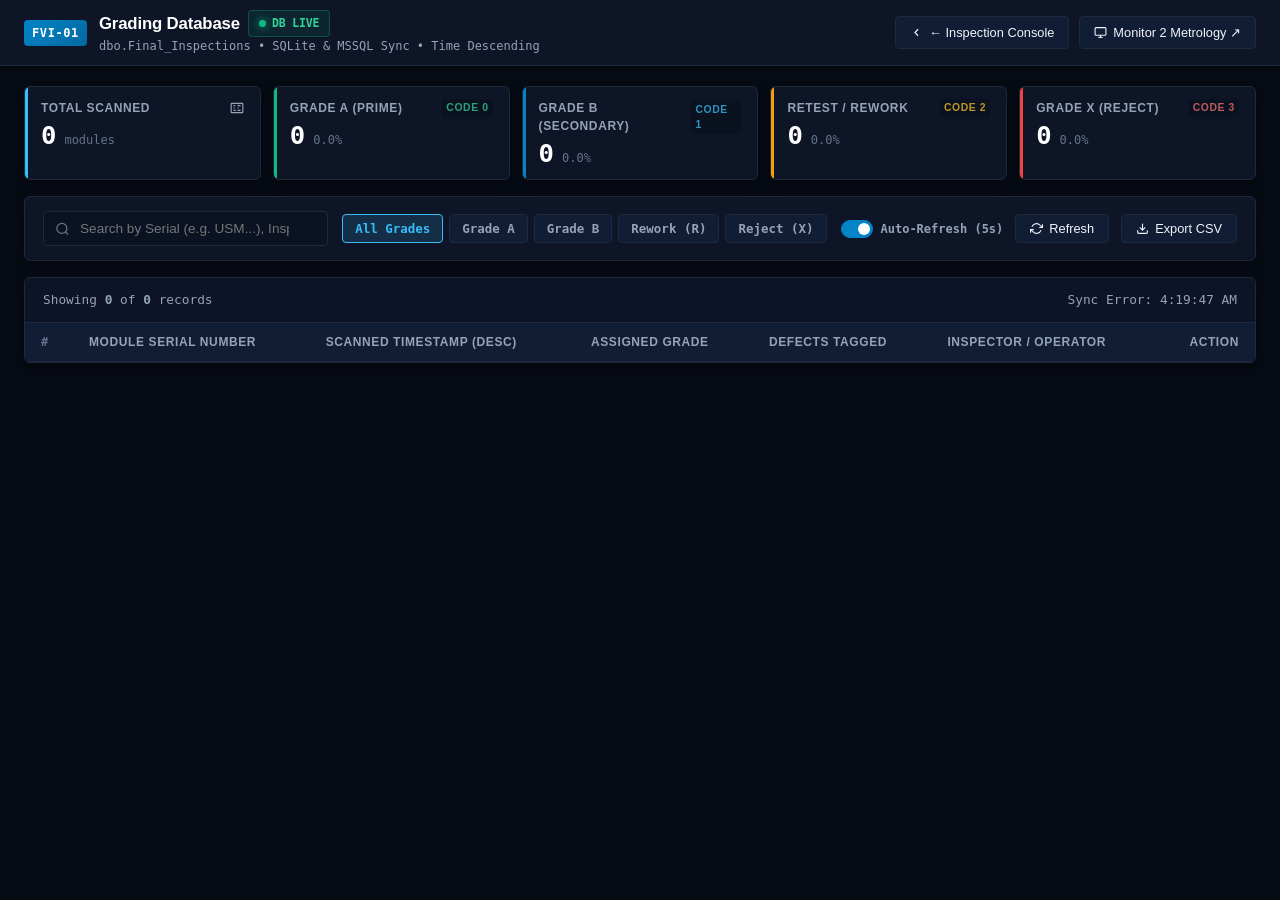
==== commit 1cc9ee17: "Created a README file" ====
--- a/database.html
+++ b/database.html
@@ -804,16 +804,9 @@
       text-transform: uppercase;
       padding: 2px 6px;
       border-radius: var(--radius-sm);
-    }
-
-    .defect-side-pill.front {
-      background-color: rgba(239, 68, 68, 0.15);
-      color: #f87171;
-    }
-
-    .defect-side-pill.back {
-      background-color: rgba(2, 132, 199, 0.15);
-      color: #38bdf8;
+      background: rgba(255, 255, 255, 0.06);
+      color: var(--text-dim);
+      border: 1px solid var(--border-subtle);
     }
 
     /* Toast Notification */
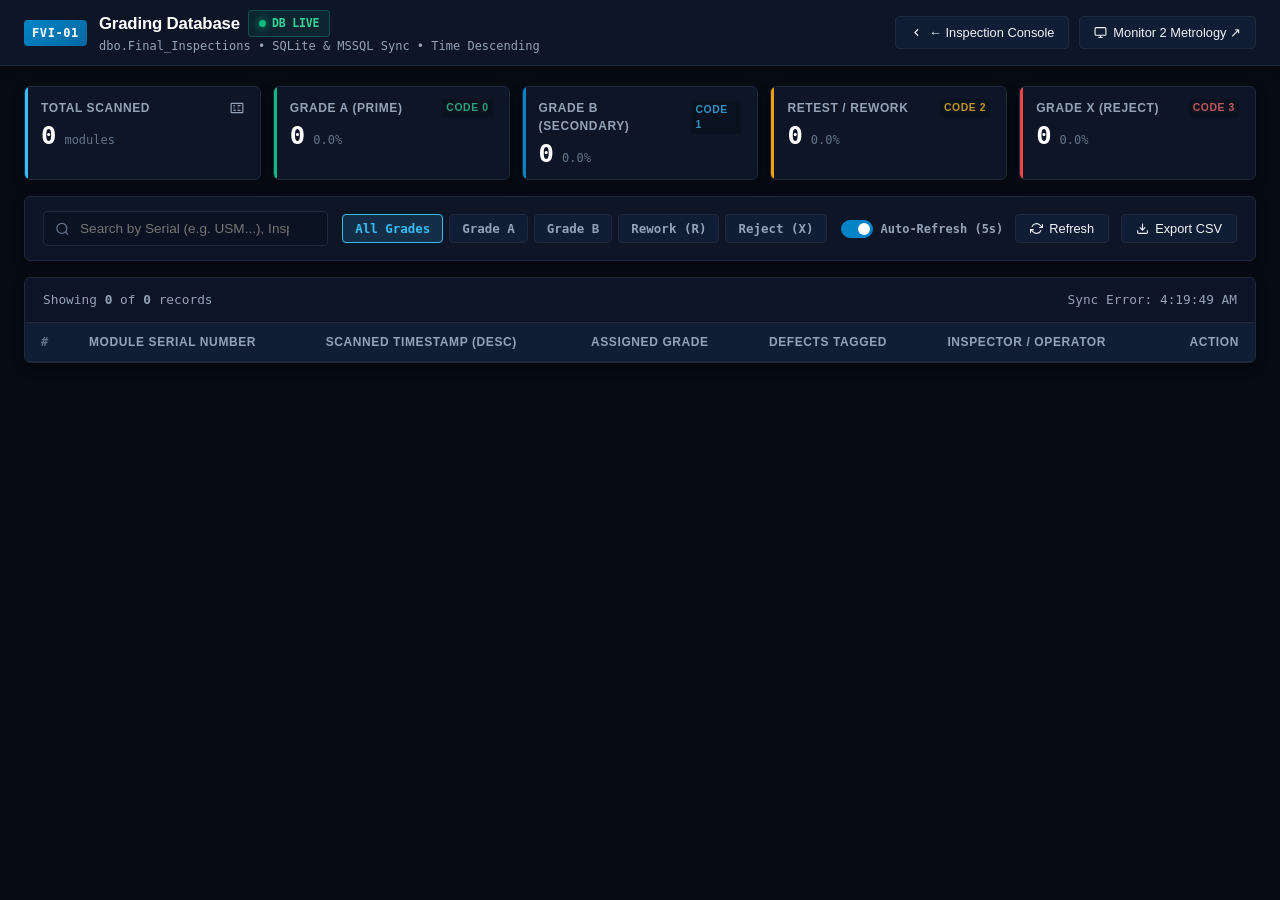
==== commit 1db79e9c: "Fix Time Issue" ====
--- a/database.html
+++ b/database.html
@@ -1122,11 +1122,32 @@
       return GRADE_MAP[g] || { letter: g, name: `Grade ${g}`, code: g, class: 'grade-a' };
     }
 
+    function parseUtcDate(dateStr) {
+      if (!dateStr) return null;
+      let s = String(dateStr).trim();
+      if (/^\d{4}-\d{2}-\d{2}[ T]\d{2}:\d{2}:\d{2}/.test(s) && !s.endsWith('Z') && !/[+-]\d{2}:?\d{2}$/.test(s)) {
+        s = s.replace(' ', 'T') + 'Z';
+      }
+      const d = new Date(s);
+      return isNaN(d.getTime()) ? null : d;
+    }
+
+    function formatLocalDateTime(dateStr) {
+      if (!dateStr) return 'Just now';
+      const d = parseUtcDate(dateStr);
+      if (!d) return dateStr;
+      const yr = d.getFullYear();
+      const mo = String(d.getMonth() + 1).padStart(2, '0');
+      const da = String(d.getDate()).padStart(2, '0');
+      const time = d.toLocaleTimeString([], { hour: '2-digit', minute: '2-digit', second: '2-digit', hour12: false });
+      return `${yr}-${mo}-${da} ${time}`;
+    }
+
     function formatRelativeTime(dateStr) {
       if (!dateStr) return '';
       try {
-        const d = new Date(dateStr.replace(' ', 'T'));
-        if (isNaN(d.getTime())) return '';
+        const d = parseUtcDate(dateStr);
+        if (!d) return '';
         const now = new Date();
         const diffMs = now - d;
         const diffSec = Math.floor(diffMs / 1000);
@@ -1309,7 +1330,7 @@
           </td>
           <td>
             <div class="time-cell">
-              <span class="time-abs">${item.tested_at || 'Just now'}</span>
+              <span class="time-abs">${formatLocalDateTime(item.tested_at)}</span>
               ${relTime ? `<span class="time-rel">${relTime}</span>` : ''}
             </div>
           </td>
@@ -1398,7 +1419,7 @@
                 <strong style="color: #ffffff;">${type}</strong>
               </div>
               <div style="font-size: 0.75rem; color: var(--text-dim); font-family: var(--font-mono);">
-                ${time}
+                ${formatLocalDateTime(time)}
               </div>
             </div>
           `;
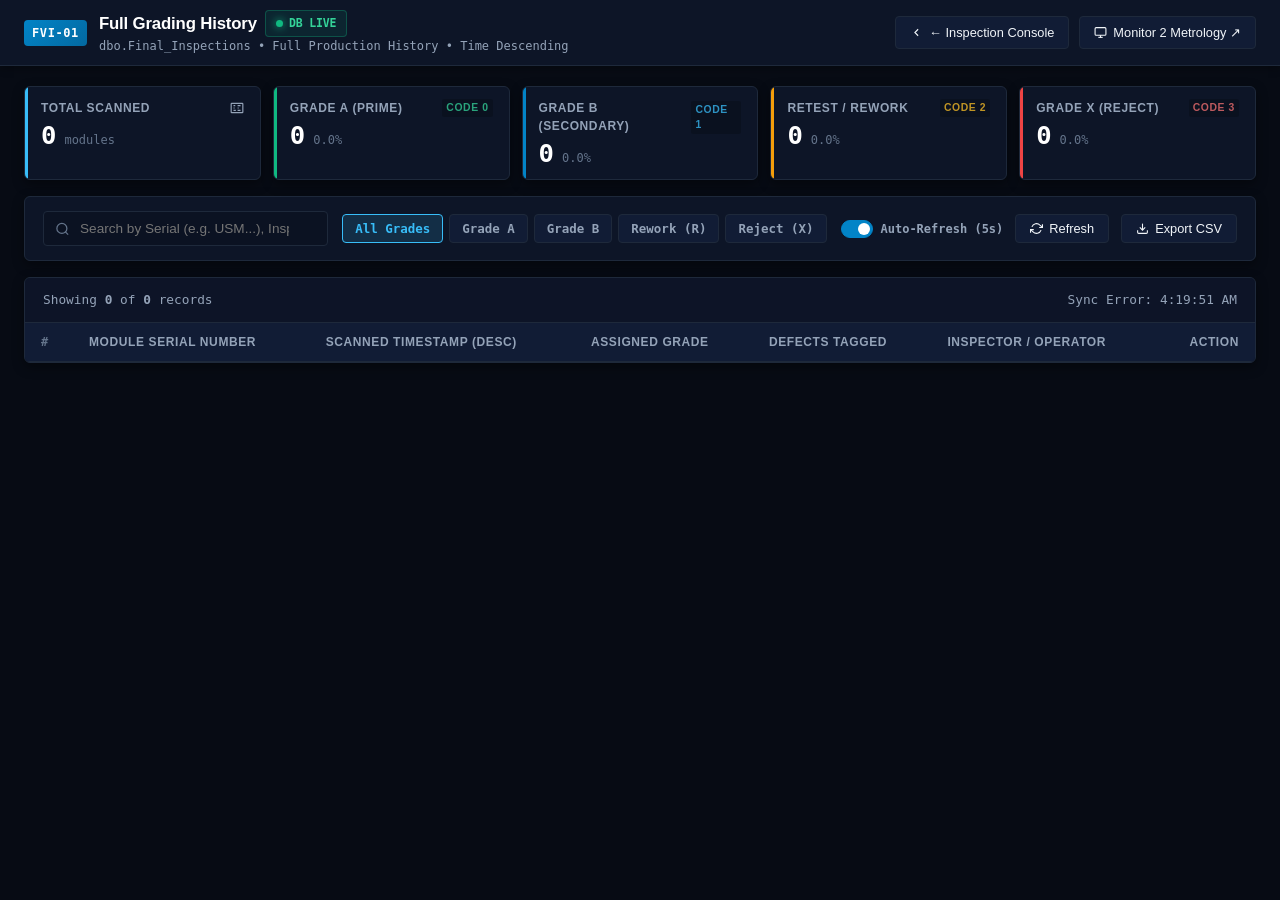
==== commit 855f3977: "history tab update" ====
--- a/database.html
+++ b/database.html
@@ -847,16 +847,16 @@
   <!-- Top Header Navigation -->
   <header class="top-header">
     <div class="header-branding">
-      <span class="station-badge">FVI-01</span>
+      <span class="station-badge" id="station-badge-label">FVI-01</span>
       <div class="header-title-group">
         <h1>
-          <span>Grading Database</span>
+          <span>Full Grading History</span>
           <span class="db-status-pip" id="live-db-indicator">
             <span class="pulse-dot"></span>
-            <span>DB LIVE</span>
+            <span id="live-db-text">DB LIVE</span>
           </span>
         </h1>
-        <div class="subtitle">dbo.Final_Inspections • SQLite &amp; MSSQL Sync • Time Descending</div>
+        <div class="subtitle" id="header-db-subtitle">dbo.Final_Inspections • Full Production History • Time Descending</div>
       </div>
     </div>
 
@@ -1064,7 +1064,18 @@
   <!-- Application Logic -->
   <script>
     // State management
+    const urlParams = new URLSearchParams(window.location.search);
+    const detectedStation = (() => {
+      const qSt = (urlParams.get('station') || urlParams.get('mode') || '').trim().toLowerCase();
+      if (qSt === 'postlam' || qSt === 'post-lam' || qSt === 'post_lam') return 'postlam';
+      if (qSt === 'fvi') return 'fvi';
+      if (window.location.pathname.toLowerCase().startsWith('/postlam')) return 'postlam';
+      if (typeof window.__INITIAL_STATION_MODE__ === 'string' && window.__INITIAL_STATION_MODE__.toLowerCase() === 'postlam') return 'postlam';
+      return 'fvi';
+    })();
+
     const state = {
+      stationMode: detectedStation,
       records: [],
       filteredRecords: [],
       activeGradeFilter: 'ALL',
@@ -1185,11 +1196,11 @@
     }
 
     /**
-     * Fetch inspection records from backend API
+     * Fetch ALL inspection records from backend API (no row cap)
      */
     async function fetchGradingRecords(silent = false) {
       try {
-        const res = await fetch('/api/inspections?limit=500');
+        const res = await fetch(`/api/inspections?limit=all&station=${encodeURIComponent(state.stationMode)}`);
         if (!res.ok) throw new Error(`HTTP ${res.status}`);
         const data = await res.json();
         
@@ -1202,10 +1213,11 @@
         // Apply active search & filters
         applyFilters();
 
-        dom.metaLastSynced.textContent = `Last Synced: ${state.lastSyncTime.toLocaleTimeString()}`;
+        const srcLabel = data.source === 'MSSQL' ? 'MSSQL PL2 Live' : 'Local SQLite';
+        dom.metaLastSynced.textContent = `Last Synced: ${state.lastSyncTime.toLocaleTimeString()} (${srcLabel})`;
 
         if (!silent) {
-          showToast(`Refreshed ${state.records.length} grading records`, 'info');
+          showToast(`Loaded all ${state.records.length} grading records (${srcLabel})`, 'info');
         }
       } catch (err) {
         console.error('Failed to load grading database records:', err);
@@ -1317,10 +1329,13 @@
         const relTime = formatRelativeTime(item.tested_at);
         const defectCount = parseInt(item.defect_count, 10) || 0;
 
+        const consolePath = state.stationMode === 'postlam' ? '/postlam' : '/index.html';
+        const defectSummaryText = (item.defect_summary || '').trim();
+
         tr.innerHTML = `
           <td class="td-seq">${index + 1}</td>
           <td>
-            <a href="index.html?module=${encodeURIComponent(item.module_id)}" class="serial-badge" title="Click to copy serial or inspect in console">
+            <a href="${consolePath}?module=${encodeURIComponent(item.module_id)}" class="serial-badge" title="Click to inspect ${item.module_id} in console">
               <span>${item.module_id || 'N/A'}</span>
               <svg class="copy-icon" viewBox="0 0 24 24" fill="none" stroke="currentColor" stroke-width="2">
                 <rect x="9" y="9" width="13" height="13" rx="2" ry="2"></rect>
@@ -1350,14 +1365,17 @@
                 <span>0 defects (Clean)</span>
               </span>
             ` : `
-              <button type="button" class="defect-badge has-defects btn-view-defects" data-module="${item.module_id}" title="Click to view logged defects for this module">
-                <svg viewBox="0 0 24 24" fill="none" stroke="currentColor" stroke-width="2" width="12" height="12">
-                  <circle cx="12" cy="12" r="10"></circle>
-                  <line x1="12" y1="8" x2="12" y2="12"></line>
-                  <line x1="12" y1="16" x2="12.01" y2="16"></line>
-                </svg>
-                <span>${defectCount} ${defectCount === 1 ? 'defect' : 'defects'}</span>
-              </button>
+              <div style="display: flex; align-items: center; gap: 8px; flex-wrap: wrap;">
+                <button type="button" class="defect-badge has-defects btn-view-defects" data-module="${item.module_id}" title="Click to view logged defects for this module">
+                  <svg viewBox="0 0 24 24" fill="none" stroke="currentColor" stroke-width="2" width="12" height="12">
+                    <circle cx="12" cy="12" r="10"></circle>
+                    <line x1="12" y1="8" x2="12" y2="12"></line>
+                    <line x1="12" y1="16" x2="12.01" y2="16"></line>
+                  </svg>
+                  <span>${defectCount} ${defectCount === 1 ? 'defect' : 'defects'}</span>
+                </button>
+                ${defectSummaryText ? `<span style="font-size: 0.75rem; color: var(--text-muted); font-family: var(--font-mono);">${defectSummaryText}</span>` : ''}
+              </div>
             `}
           </td>
           <td>
@@ -1370,7 +1388,7 @@
             </div>
           </td>
           <td style="text-align: right;">
-            <a href="index.html?module=${encodeURIComponent(item.module_id)}" class="action-btn" title="Open ${item.module_id} in main inspection console">
+            <a href="${consolePath}?module=${encodeURIComponent(item.module_id)}" class="action-btn" title="Open ${item.module_id} in main inspection console">
               <span>Inspect</span>
               <svg viewBox="0 0 24 24" fill="none" stroke="currentColor" stroke-width="2" width="12" height="12">
                 <path d="M18 13v6a2 2 0 0 1-2 2H5a2 2 0 0 1-2-2V8a2 2 0 0 1 2-2h6"></path>
@@ -1396,7 +1414,7 @@
       dom.defectModal.classList.add('open');
 
       try {
-        const res = await fetch(`/api/defects?module_id=${encodeURIComponent(moduleId)}`);
+        const res = await fetch(`/api/defects?module_id=${encodeURIComponent(moduleId)}&station=${encodeURIComponent(state.stationMode)}`);
         const data = await res.json();
         const defects = data.defects || [];
 
@@ -1601,6 +1619,22 @@
 
     // Initialize
     document.addEventListener('DOMContentLoaded', () => {
+      if (state.stationMode === 'postlam') {
+        document.title = 'Post-Lam Inspection — Full Grading History';
+        const badge = document.getElementById('station-badge-label');
+        if (badge) badge.textContent = 'POST-LAM';
+        const sub = document.getElementById('header-db-subtitle');
+        if (sub) sub.textContent = 'dbo.PostLam_Visual_Inspections • Full Production History • Time Descending';
+        const backBtn = document.getElementById('btn-back-console');
+        if (backBtn) backBtn.href = '/postlam';
+        const telBtn = document.getElementById('btn-open-telemetry');
+        if (telBtn) telBtn.href = '/postlam/second';
+      } else {
+        const backBtn = document.getElementById('btn-back-console');
+        if (backBtn) backBtn.href = '/index.html';
+        const telBtn = document.getElementById('btn-open-telemetry');
+        if (telBtn) telBtn.href = '/telemetry.html';
+      }
       setupEventListeners();
       fetchGradingRecords(true);
       startAutoRefresh();
